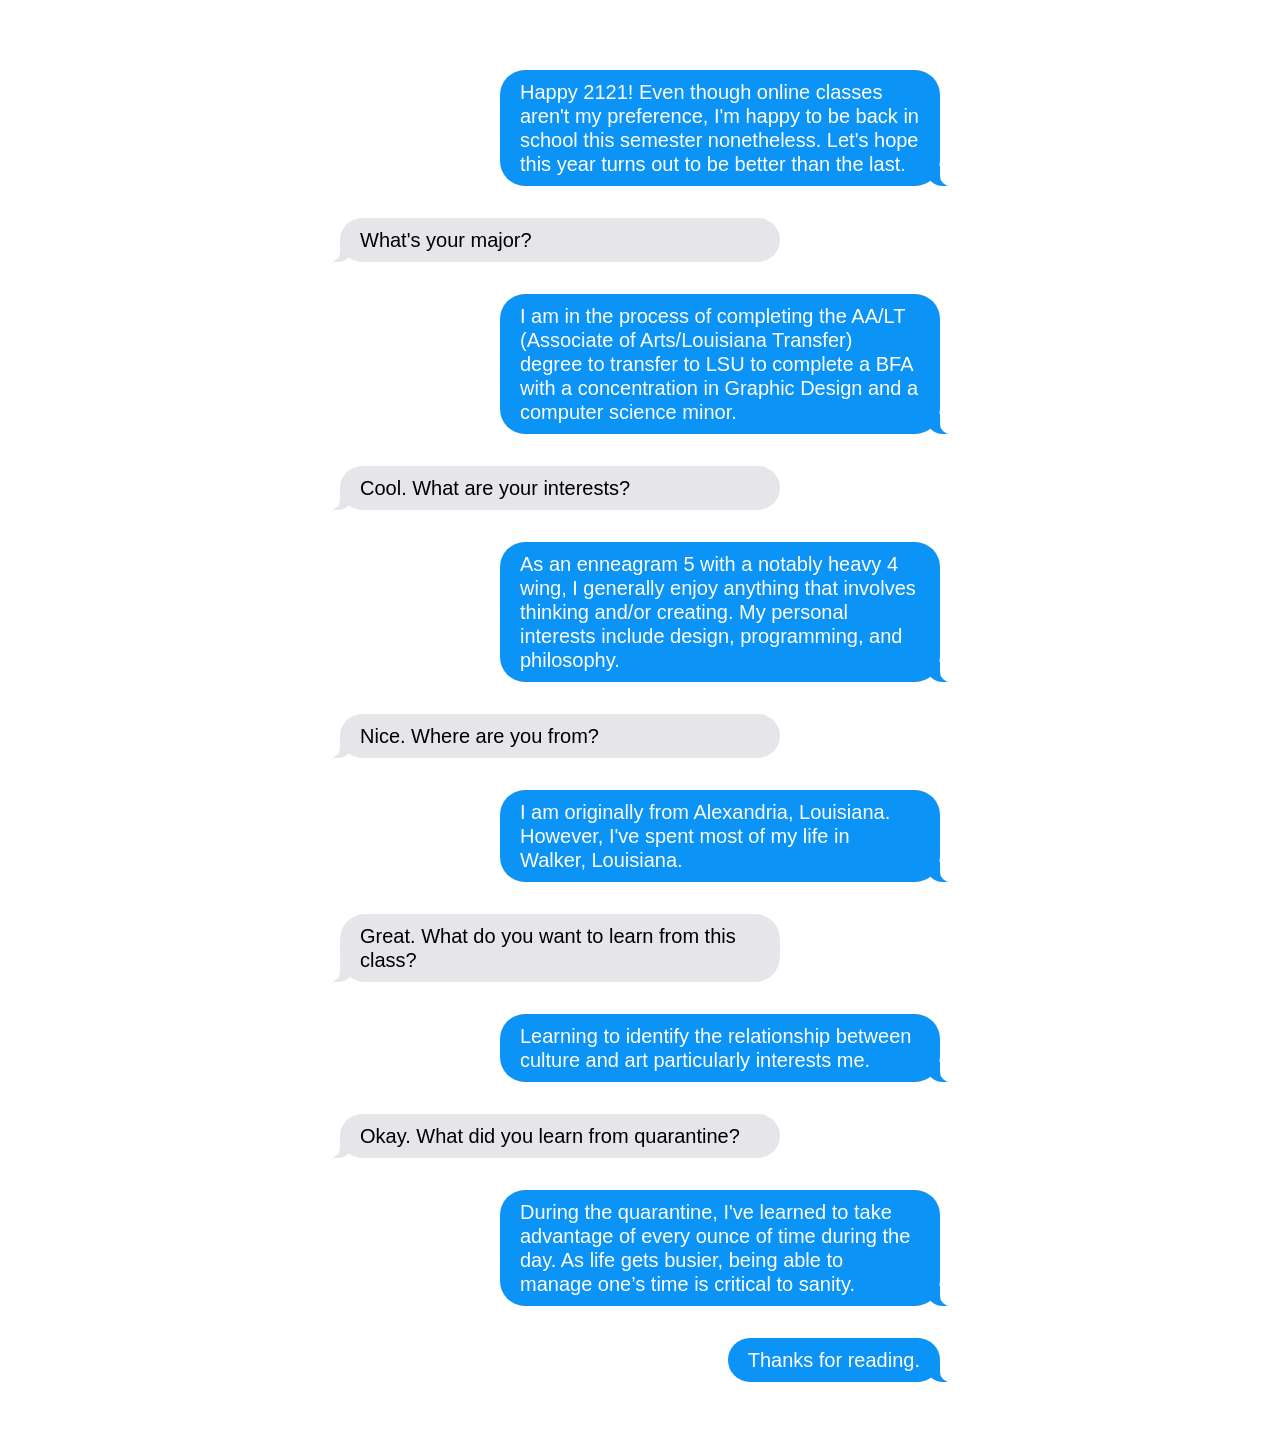
==== index.html @ 851d8350 "index" ====
<!DOCTYPE html>
<html lang="en">

<head>
  <meta charset="UTF-8">
  <meta name="viewport" content="width=device-width, initial-scale=1.0">
  <title>Document</title>
  <link rel="stylesheet" href="./bio.css">
</head>

<body>
  <div class="myChat">
    <p class="from-me">Happy 2121! Even though online classes aren't my preference, I'm happy to be back in school this
      semester nonetheless. Let's hope this year turns out to be better than the last.</p>
    <p class="from-them">What's your major?</p>
    <p class="from-me">I am in the process of completing the AA/LT (Associate of Arts/Louisiana Transfer) degree to
      transfer to LSU to complete a BFA with a concentration in Graphic Design and a computer science minor.</p>
    <p class="from-them">Cool. What are your interests?</p>
    <p class="from-me">As an enneagram 5 with a notably heavy 4 wing, I generally enjoy anything that involves thinking
      and/or creating. My personal interests include design, programming, and philosophy.</p>
    <p class="from-them">Nice. Where are you from?</p>
    <p class="from-me">I am originally from Alexandria, Louisiana. However, I've spent most of my life in Walker,
      Louisiana.</p>
    <p class="from-them">Great. What do you want to learn from this class?</p>
    <p class="from-me">Learning to identify the relationship between culture and art particularly interests me.</p>
    <p class="from-them">Okay. What did you learn from quarantine?</p>
    <p class="from-me">During the quarantine, I've learned to take advantage of every ounce of time during the day. As
      life gets busier, being able to manage one’s time is critical to sanity.</p>
    <p class="from-me">Thanks for reading.</p>
  </div>
</body>

</html>
---- bio.css ----
.myChat {
  font-family: -apple-system, BlinkMacSystemFont, 'Segoe UI', 'Roboto', 'Oxygen',
    'Ubuntu', 'Cantarell', 'Fira Sans', 'Droid Sans', 'Helvetica Neue',
    sans-serif;
	font-size: 20px;
	font-weight: normal;
  max-width: 600px;
	margin: 50px auto;
  display: flex;
  flex-direction: column;
}

p {
  max-width: 400px;
  word-wrap: break-word;
  margin-bottom: 12px;
  line-height: 24px;
  position:relative;
	padding:10px 20px;
  border-radius:25px;
}

p:before, p:after {
    content:"";
		position:absolute;
    bottom:-2px;
    height:20px;
  }

.from-me {
	color:white; 
	background:#0B93F6;
	align-self: flex-end;
}

.from-me:before {
		right:-7px;
		border-right:20px solid #0B93F6;
		border-bottom-left-radius: 16px 14px;
		transform:translate(0, -2px);
	}

.from-me:after {
		right:-56px;
		width:26px;
		background:white;
		border-bottom-left-radius: 10px;
		transform:translate(-30px, -2px);
	}
.from-them {
	background:#E5E5EA;
	color:black;
}
.from-them:before {
		left:-7px;
		border-left:20px solid #E5E5EA;
		border-bottom-right-radius: 16px 14px;
		transform:translate(0, -2px);
	}
.from-them:after {
		left:4px;
		width:26px;
		background:white;
		border-bottom-right-radius: 10px;
		transform:translate(-30px, -2px);
	}
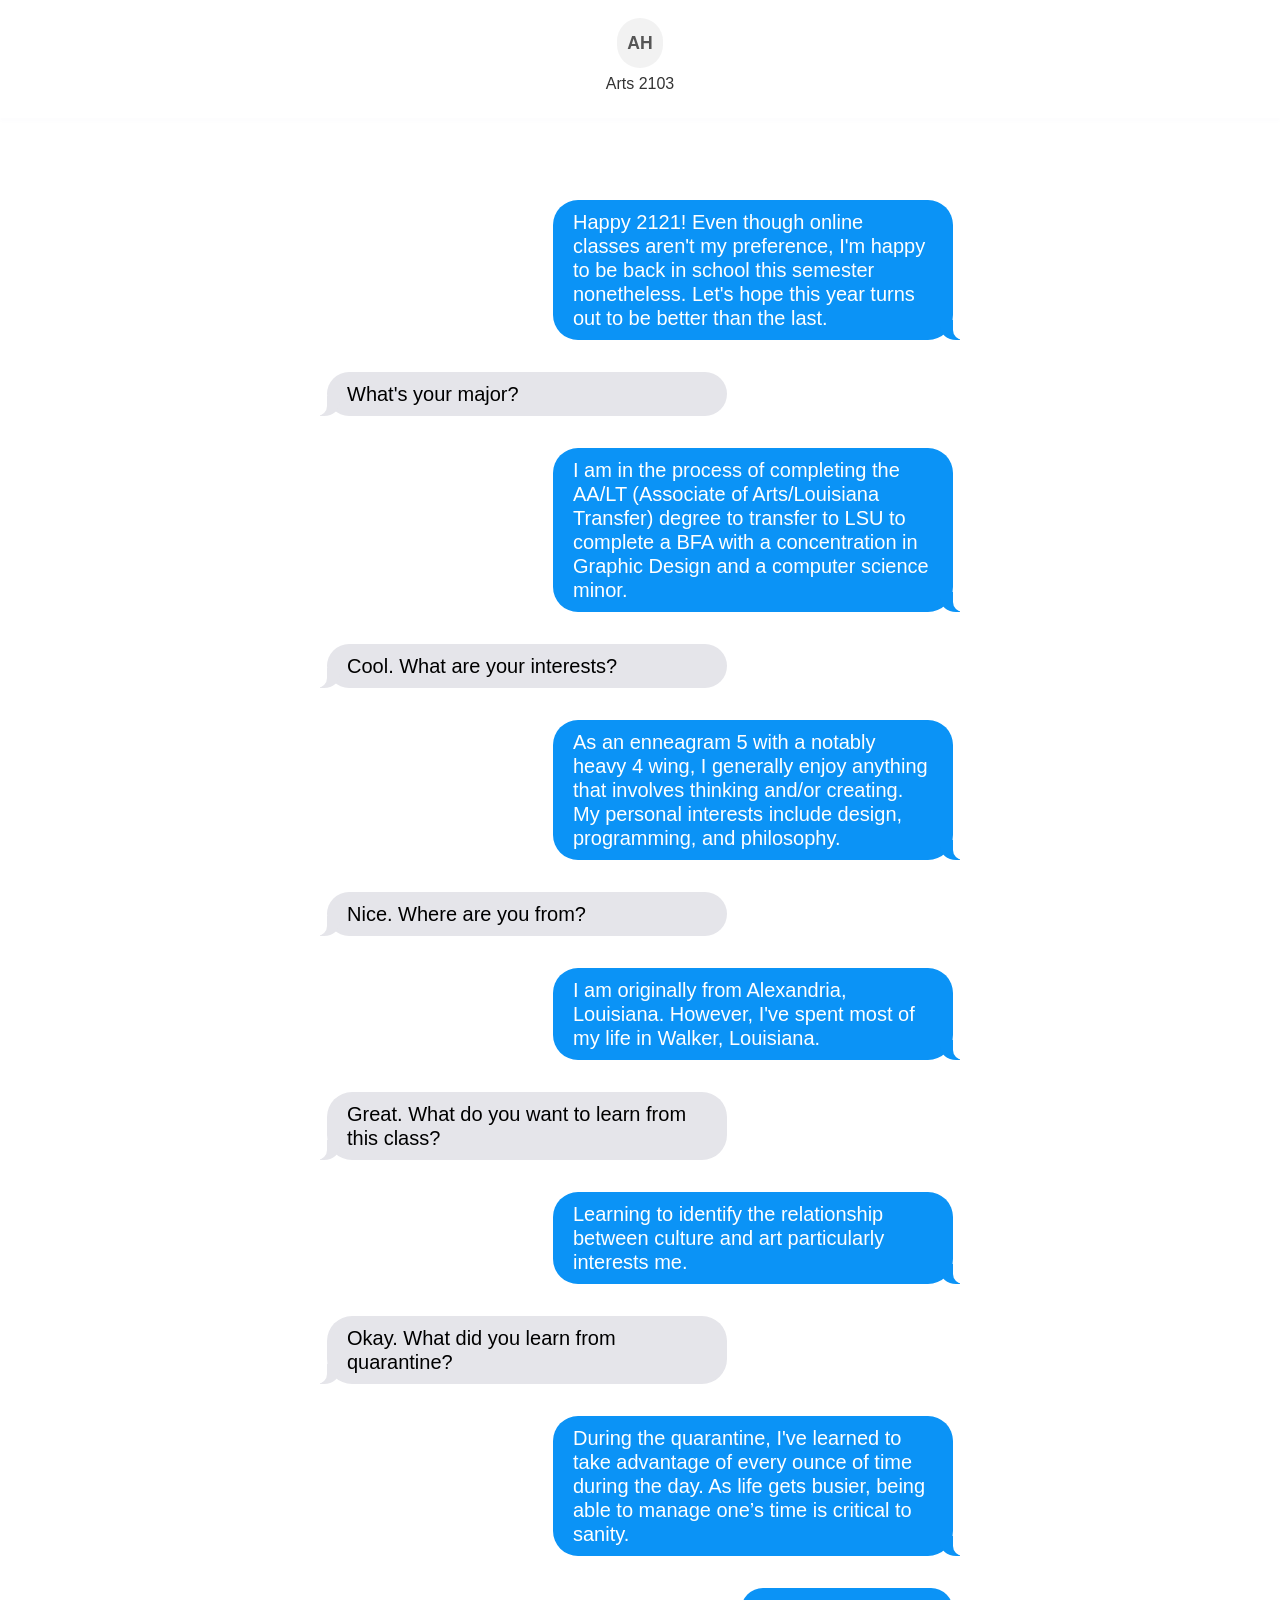
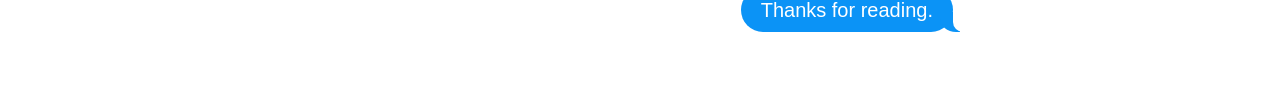
==== commit d9037ca5: "fixed" ====
--- a/index.html
+++ b/index.html
@@ -9,6 +9,10 @@
 </head>
 
 <body>
+  <div class="top">
+    <p class="initials">AH</p>
+    <p style="color: #333;">Arts 2103</p>
+  </div>
   <div class="myChat">
     <p class="from-me">Happy 2121! Even though online classes aren't my preference, I'm happy to be back in school this
       semester nonetheless. Let's hope this year turns out to be better than the last.</p>
--- a/bio.css
+++ b/bio.css
@@ -1,13 +1,33 @@
+* {
+	box-sizing: border-box;
+}
+
+body {
+	margin: 0;
+}
+
+.top {
+	display: flex; flex-direction: column; align-items: center; font-family: -apple-system, BlinkMacSystemFont, sans-serif; position: sticky; top: 0; z-index: 10; background: rgba( 255, 255, 255, 0.75 );
+    box-shadow: 0 4px 4px 0 rgba( 31, 38, 135, 0.01 );
+    backdrop-filter: blur( 40px );
+    -webkit-backdrop-filter: blur( 40px );
+}
+
+.initials {
+	color: #555; background: #f2f2f2; width: fit-content; padding: 13px 10px; text-align: center; border-radius: 5000px; font-weight: 600; letter-spacing: .0em; margin-bottom: -22px; font-size: 1.1em;
+}
+
 .myChat {
   font-family: -apple-system, BlinkMacSystemFont, 'Segoe UI', 'Roboto', 'Oxygen',
     'Ubuntu', 'Cantarell', 'Fira Sans', 'Droid Sans', 'Helvetica Neue',
     sans-serif;
 	font-size: 20px;
 	font-weight: normal;
-  max-width: 600px;
+  max-width: 650px;
 	margin: 50px auto;
   display: flex;
-  flex-direction: column;
+	flex-direction: column;
+	padding: 12px;
 }
 
 p {
@@ -17,7 +37,7 @@
   line-height: 24px;
   position:relative;
 	padding:10px 20px;
-  border-radius:25px;
+	border-radius:25px;
 }
 
 p:before, p:after {
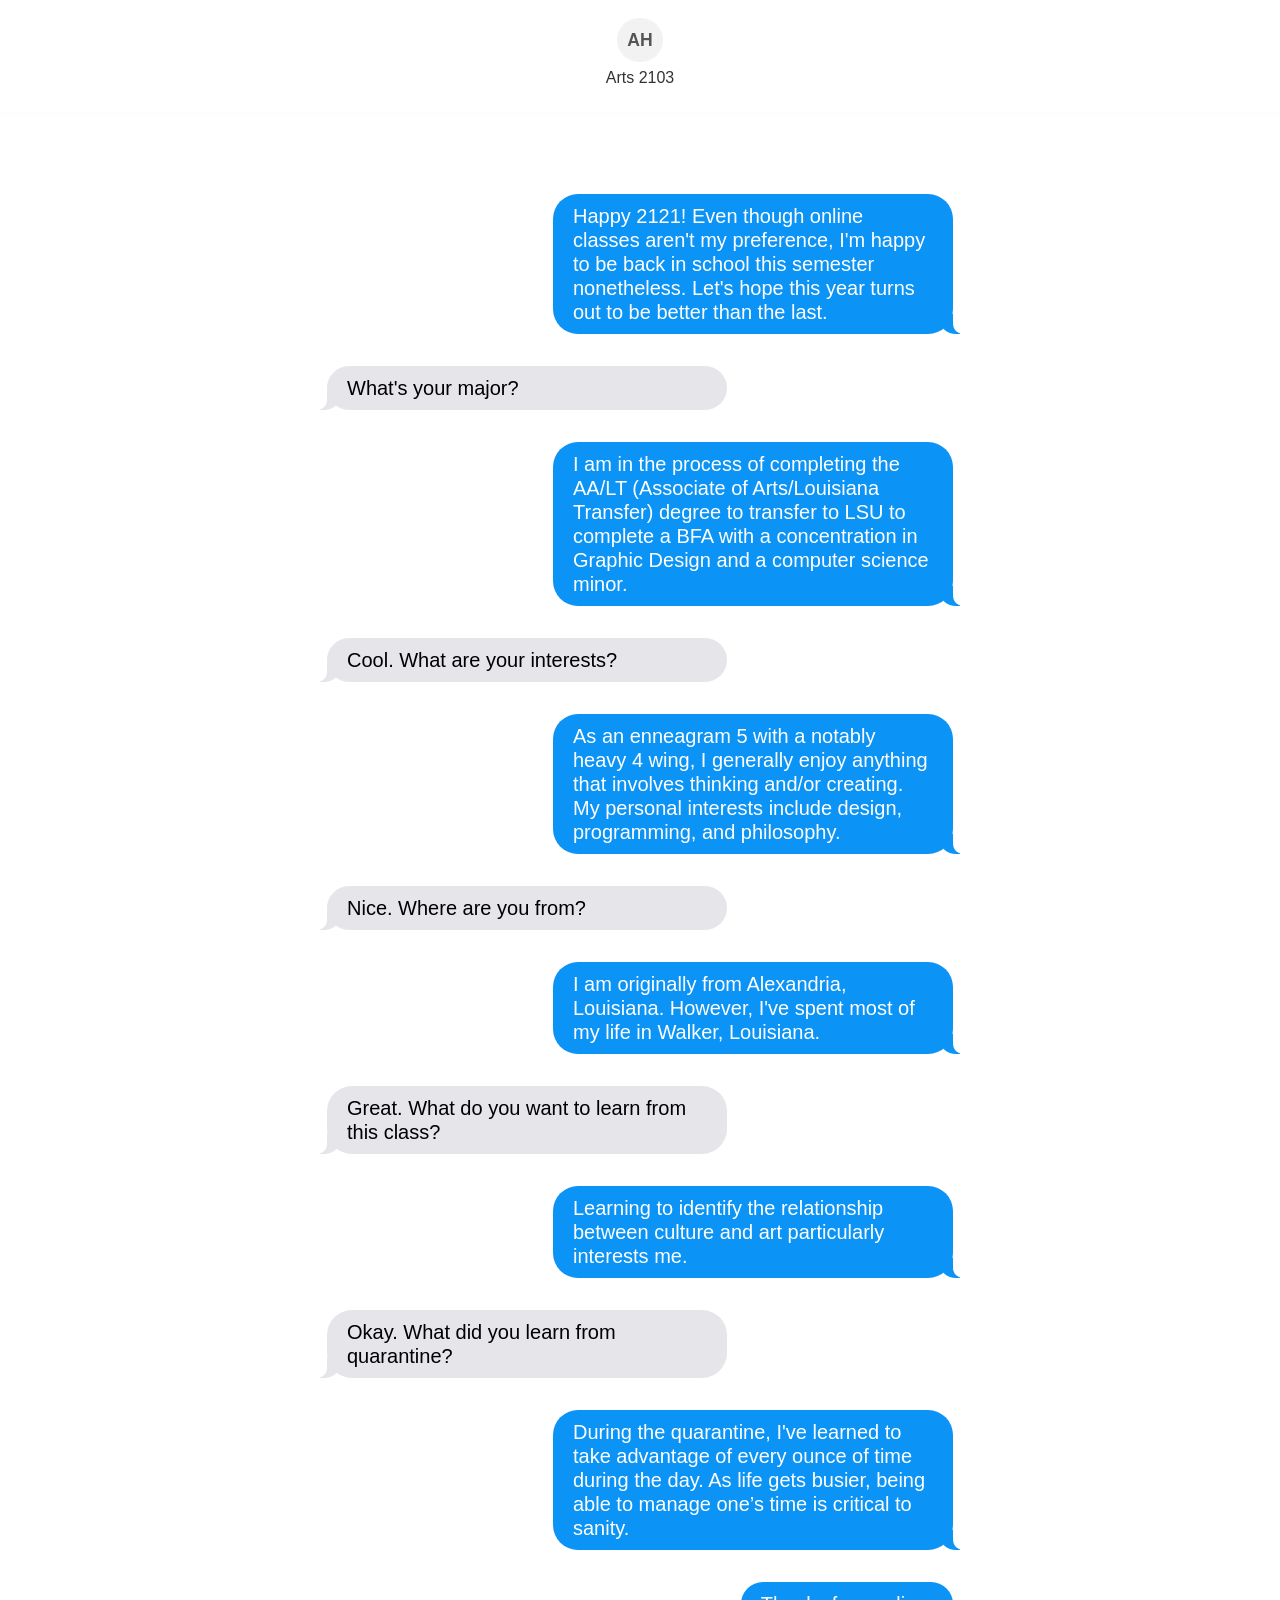
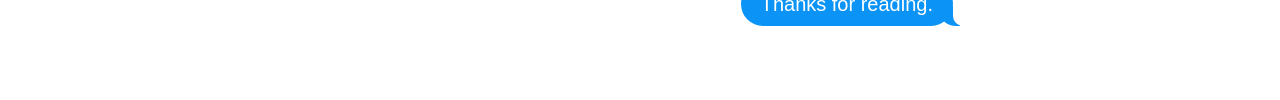
==== commit 9d247610: "Update index.html" ====
--- a/index.html
+++ b/index.html
@@ -9,8 +9,13 @@
 </head>
 
 <body>
-  <div class="top">
-    <p class="initials">AH</p>
+  <div style="display: flex; flex-direction: column; align-items: center; font-family: -apple-system, BlinkMacSystemFont, sans-serif; position: sticky; top: 0; z-index: 10; background: rgba( 255, 255, 255, 0.75 );
+    box-shadow: 0 4px 4px 0 rgba( 31, 38, 135, 0.01 );
+    backdrop-filter: blur( 40px );
+    -webkit-backdrop-filter: blur( 40px );">
+    <p
+      style="color: #555; background: #f2f2f2; width: fit-content; padding: 10px 10px; text-align: center; border-radius: 5000px; font-weight: 600; letter-spacing: .0em; margin-bottom: -22px; font-size: 1.1em;">
+      AH</p>
     <p style="color: #333;">Arts 2103</p>
   </div>
   <div class="myChat">
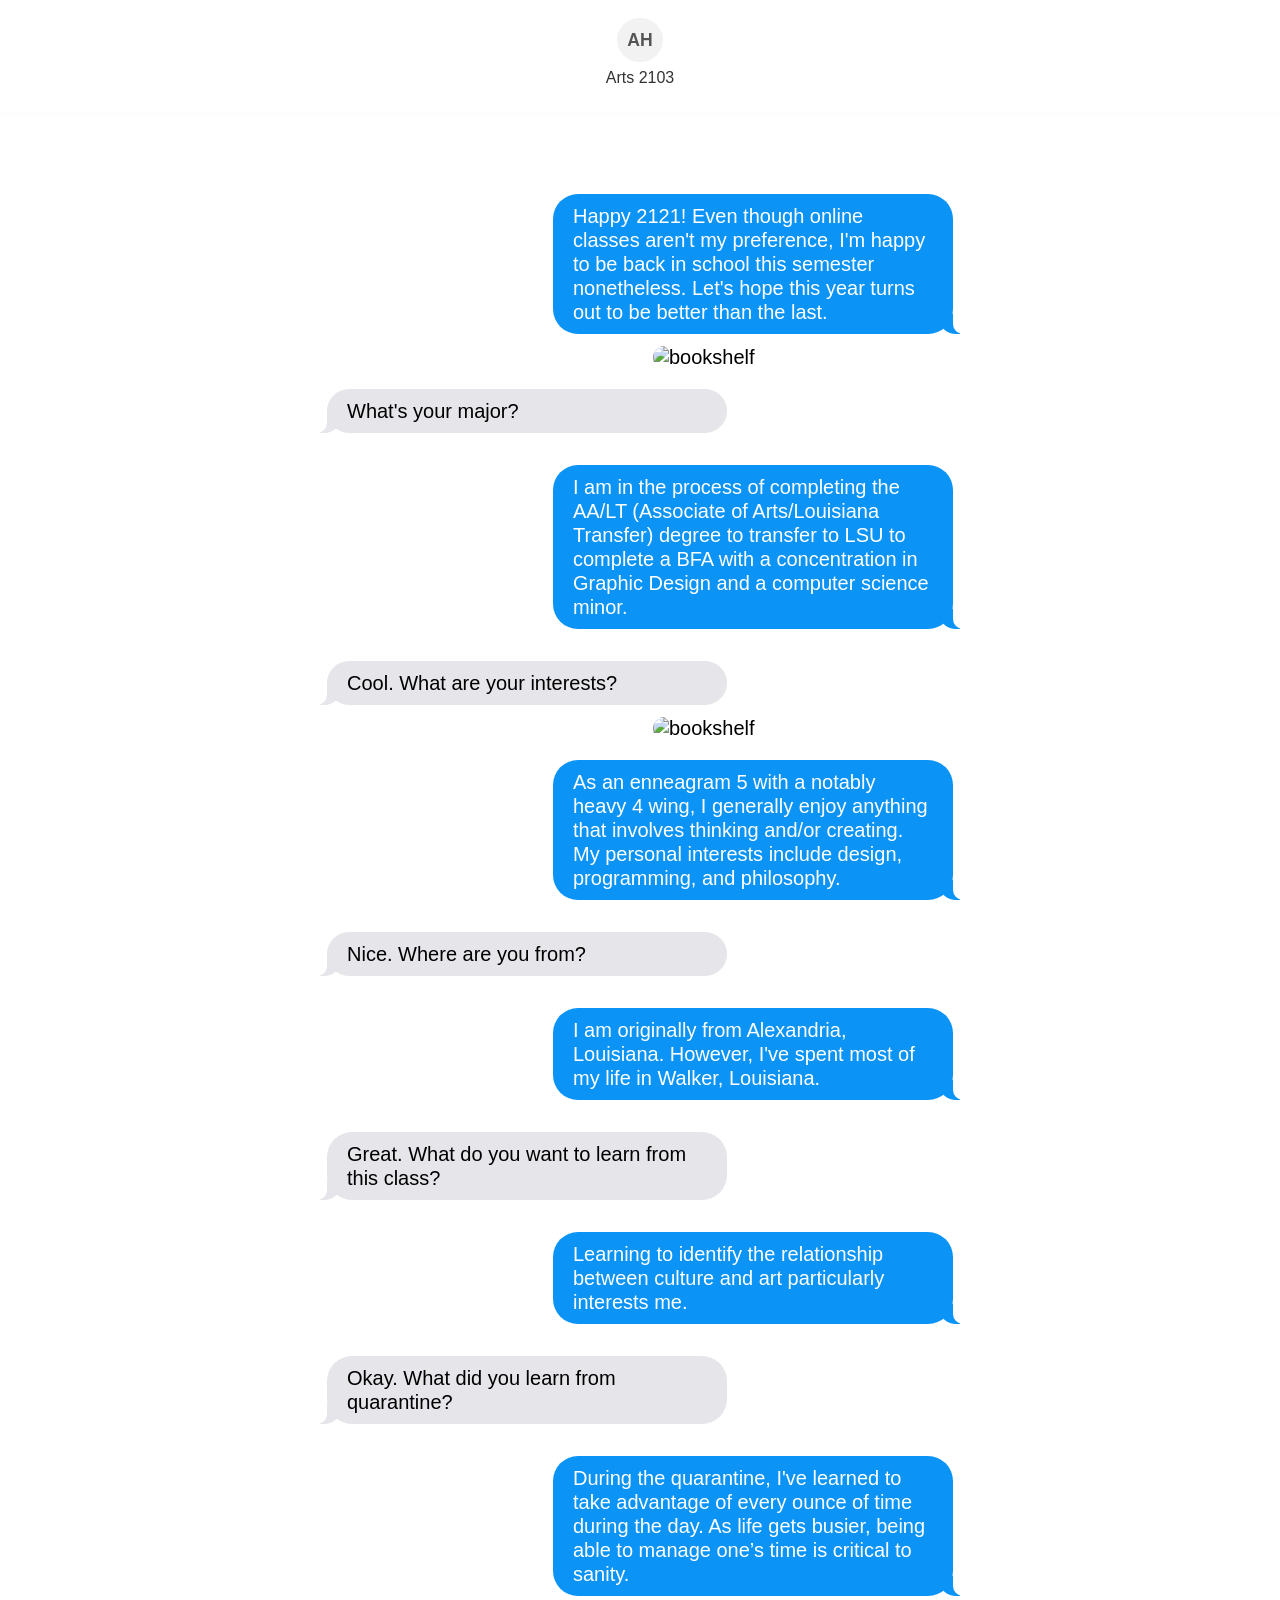
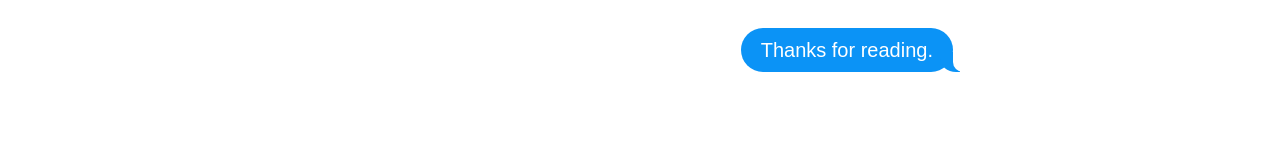
==== commit 9bfb9b4b: "fixed again" ====
--- a/index.html
+++ b/index.html
@@ -21,10 +21,17 @@
   <div class="myChat">
     <p class="from-me">Happy 2121! Even though online classes aren't my preference, I'm happy to be back in school this
       semester nonetheless. Let's hope this year turns out to be better than the last.</p>
+    <div style="display: flex; justify-content: flex-end;"><img
+        src="https://media-exp1.licdn.com/dms/image/C4E03AQGzShG9ppF3Gw/profile-displayphoto-shrink_400_400/0/1609798638895?e=1616025600&v=beta&t=MkZ8U5VuqIcLJuJaUMrwi3tPbwGeg6BDrScMqB2BaVU"
+        alt="bookshelf" style="border-radius: 24px" width=300></div>
+
     <p class="from-them">What's your major?</p>
     <p class="from-me">I am in the process of completing the AA/LT (Associate of Arts/Louisiana Transfer) degree to
       transfer to LSU to complete a BFA with a concentration in Graphic Design and a computer science minor.</p>
     <p class="from-them">Cool. What are your interests?</p>
+    <div style="display: flex; justify-content: flex-end;"><img
+        src="https://images.pexels.com/photos/1907785/pexels-photo-1907785.jpeg?auto=compress&cs=tinysrgb&dpr=2&h=750&w=1260"
+        alt="bookshelf" style="border-radius: 24px" width=300></div>
     <p class="from-me">As an enneagram 5 with a notably heavy 4 wing, I generally enjoy anything that involves thinking
       and/or creating. My personal interests include design, programming, and philosophy.</p>
     <p class="from-them">Nice. Where are you from?</p>
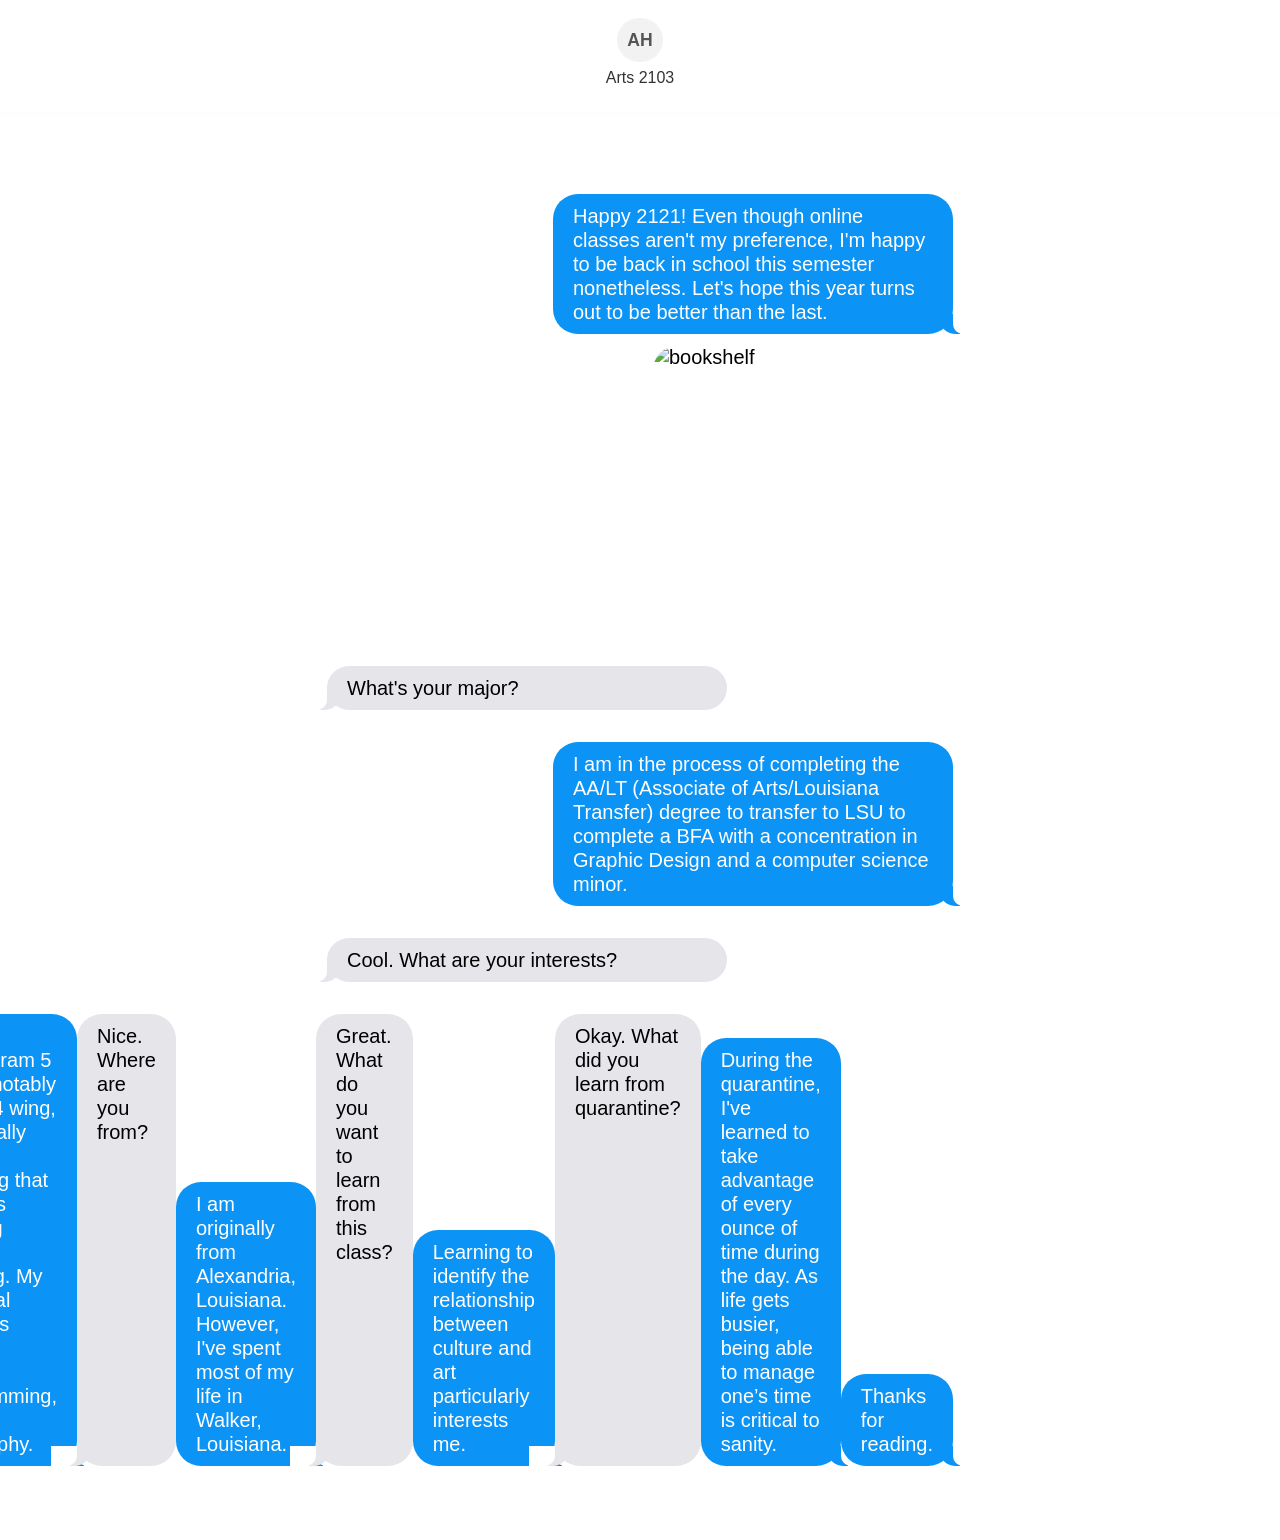
==== commit 4098d90a: "Update index.html" ====
--- a/index.html
+++ b/index.html
@@ -23,7 +23,7 @@
       semester nonetheless. Let's hope this year turns out to be better than the last.</p>
     <div style="display: flex; justify-content: flex-end;"><img
         src="https://media-exp1.licdn.com/dms/image/C4E03AQGzShG9ppF3Gw/profile-displayphoto-shrink_400_400/0/1609798638895?e=1616025600&v=beta&t=MkZ8U5VuqIcLJuJaUMrwi3tPbwGeg6BDrScMqB2BaVU"
-        alt="bookshelf" style="border-radius: 24px" width=300></div>
+        alt="bookshelf" style="border-radius: 24px" width="300" height="300"></div>
 
     <p class="from-them">What's your major?</p>
     <p class="from-me">I am in the process of completing the AA/LT (Associate of Arts/Louisiana Transfer) degree to
@@ -31,19 +31,20 @@
     <p class="from-them">Cool. What are your interests?</p>
     <div style="display: flex; justify-content: flex-end;"><img
         src="https://images.pexels.com/photos/1907785/pexels-photo-1907785.jpeg?auto=compress&cs=tinysrgb&dpr=2&h=750&w=1260"
-        alt="bookshelf" style="border-radius: 24px" width=300></div>
-    <p class="from-me">As an enneagram 5 with a notably heavy 4 wing, I generally enjoy anything that involves thinking
-      and/or creating. My personal interests include design, programming, and philosophy.</p>
-    <p class="from-them">Nice. Where are you from?</p>
-    <p class="from-me">I am originally from Alexandria, Louisiana. However, I've spent most of my life in Walker,
-      Louisiana.</p>
-    <p class="from-them">Great. What do you want to learn from this class?</p>
-    <p class="from-me">Learning to identify the relationship between culture and art particularly interests me.</p>
-    <p class="from-them">Okay. What did you learn from quarantine?</p>
-    <p class="from-me">During the quarantine, I've learned to take advantage of every ounce of time during the day. As
-      life gets busier, being able to manage one’s time is critical to sanity.</p>
-    <p class="from-me">Thanks for reading.</p>
-  </div>
+        alt="bookshelf" style="border-radius: 24px" width="300" height="300" </div>
+      <p class="from-me">As an enneagram 5 with a notably heavy 4 wing, I generally enjoy anything that involves
+        thinking
+        and/or creating. My personal interests include design, programming, and philosophy.</p>
+      <p class="from-them">Nice. Where are you from?</p>
+      <p class="from-me">I am originally from Alexandria, Louisiana. However, I've spent most of my life in Walker,
+        Louisiana.</p>
+      <p class="from-them">Great. What do you want to learn from this class?</p>
+      <p class="from-me">Learning to identify the relationship between culture and art particularly interests me.</p>
+      <p class="from-them">Okay. What did you learn from quarantine?</p>
+      <p class="from-me">During the quarantine, I've learned to take advantage of every ounce of time during the day. As
+        life gets busier, being able to manage one’s time is critical to sanity.</p>
+      <p class="from-me">Thanks for reading.</p>
+    </div>
 </body>
 
 </html>
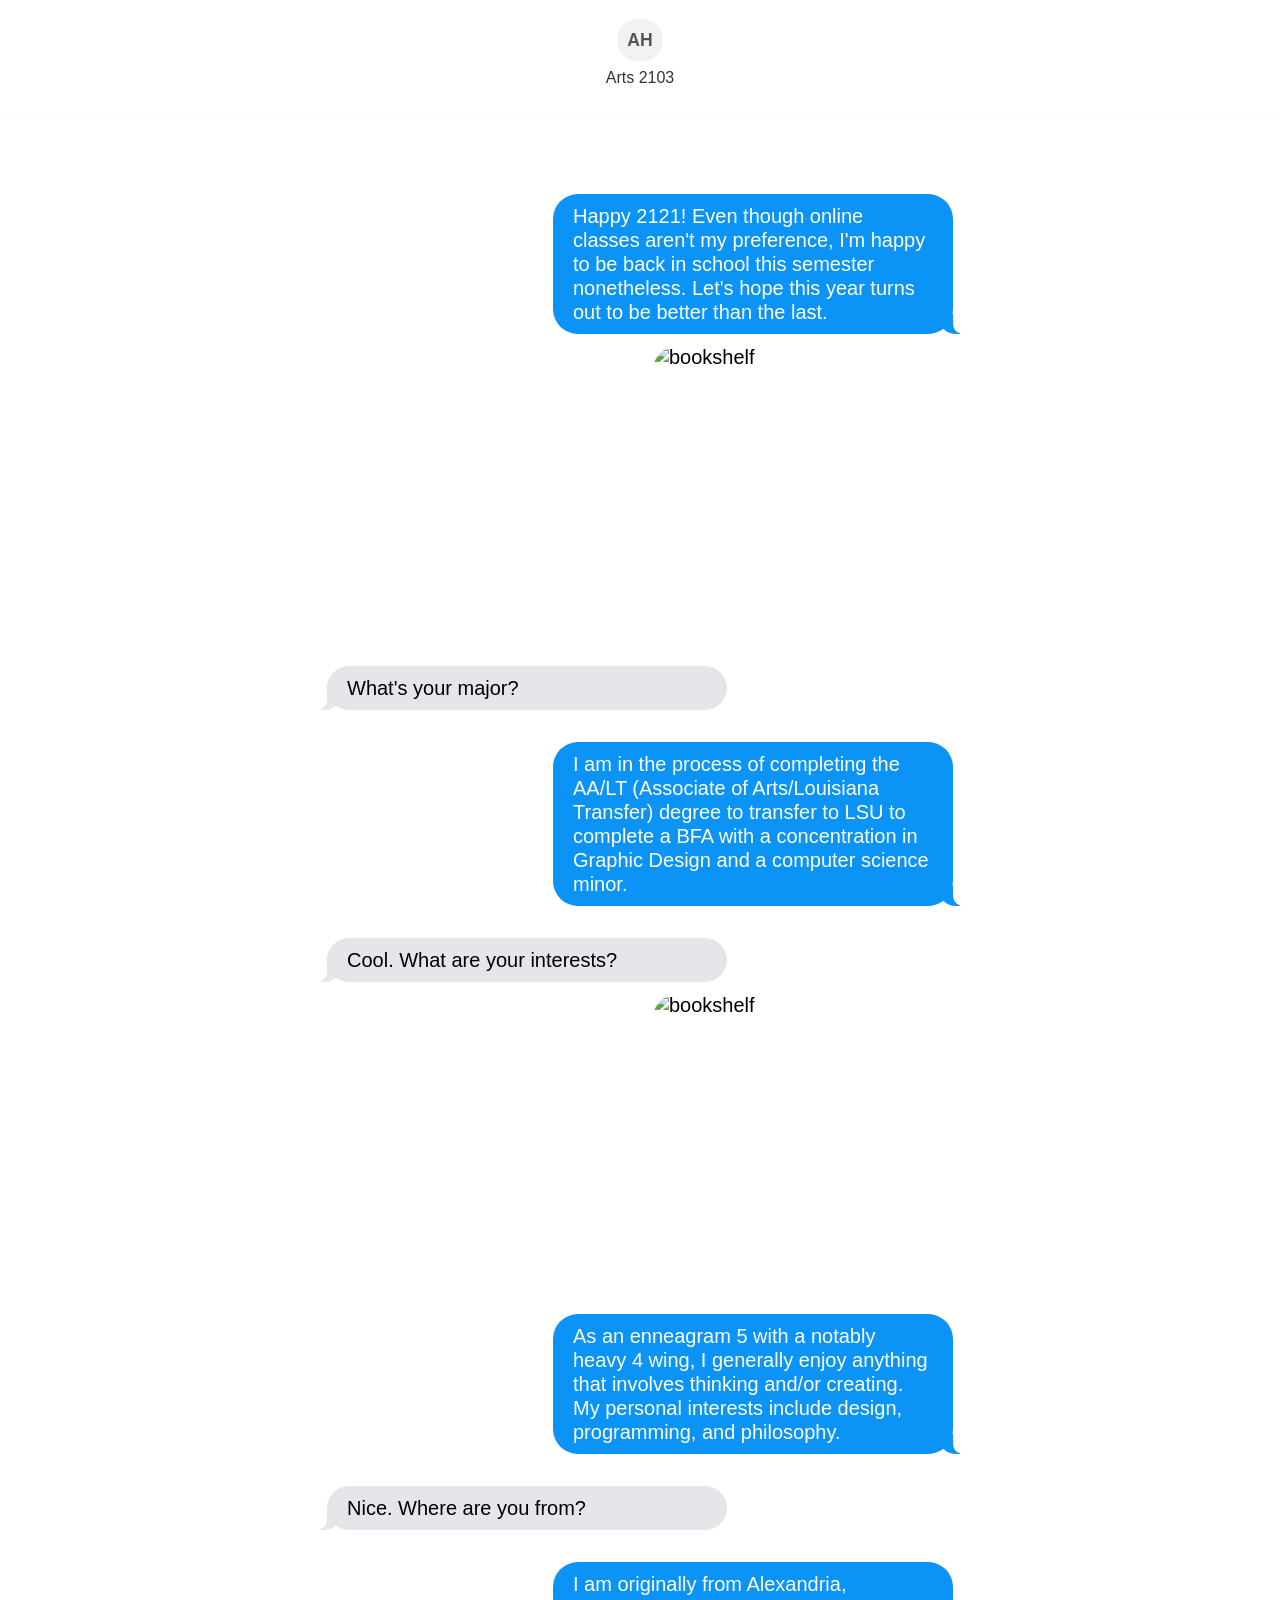
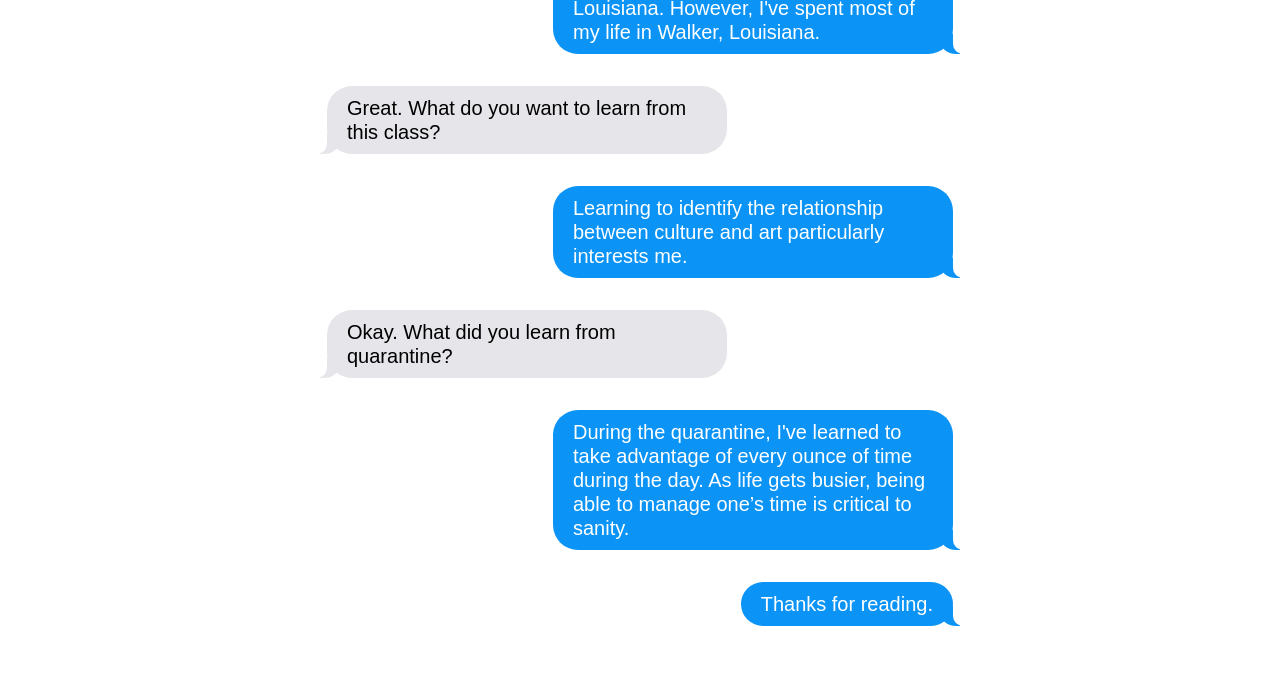
==== commit 06032759: "Update index.html" ====
--- a/index.html
+++ b/index.html
@@ -31,20 +31,20 @@
     <p class="from-them">Cool. What are your interests?</p>
     <div style="display: flex; justify-content: flex-end;"><img
         src="https://images.pexels.com/photos/1907785/pexels-photo-1907785.jpeg?auto=compress&cs=tinysrgb&dpr=2&h=750&w=1260"
-        alt="bookshelf" style="border-radius: 24px" width="300" height="300" </div>
-      <p class="from-me">As an enneagram 5 with a notably heavy 4 wing, I generally enjoy anything that involves
-        thinking
-        and/or creating. My personal interests include design, programming, and philosophy.</p>
-      <p class="from-them">Nice. Where are you from?</p>
-      <p class="from-me">I am originally from Alexandria, Louisiana. However, I've spent most of my life in Walker,
-        Louisiana.</p>
-      <p class="from-them">Great. What do you want to learn from this class?</p>
-      <p class="from-me">Learning to identify the relationship between culture and art particularly interests me.</p>
-      <p class="from-them">Okay. What did you learn from quarantine?</p>
-      <p class="from-me">During the quarantine, I've learned to take advantage of every ounce of time during the day. As
-        life gets busier, being able to manage one’s time is critical to sanity.</p>
-      <p class="from-me">Thanks for reading.</p>
-    </div>
+        alt="bookshelf" style="border-radius: 24px" width="300" height="300"></div>
+    <p class="from-me">As an enneagram 5 with a notably heavy 4 wing, I generally enjoy anything that involves
+      thinking
+      and/or creating. My personal interests include design, programming, and philosophy.</p>
+    <p class="from-them">Nice. Where are you from?</p>
+    <p class="from-me">I am originally from Alexandria, Louisiana. However, I've spent most of my life in Walker,
+      Louisiana.</p>
+    <p class="from-them">Great. What do you want to learn from this class?</p>
+    <p class="from-me">Learning to identify the relationship between culture and art particularly interests me.</p>
+    <p class="from-them">Okay. What did you learn from quarantine?</p>
+    <p class="from-me">During the quarantine, I've learned to take advantage of every ounce of time during the day. As
+      life gets busier, being able to manage one’s time is critical to sanity.</p>
+    <p class="from-me">Thanks for reading.</p>
+  </div>
 </body>
 
 </html>
